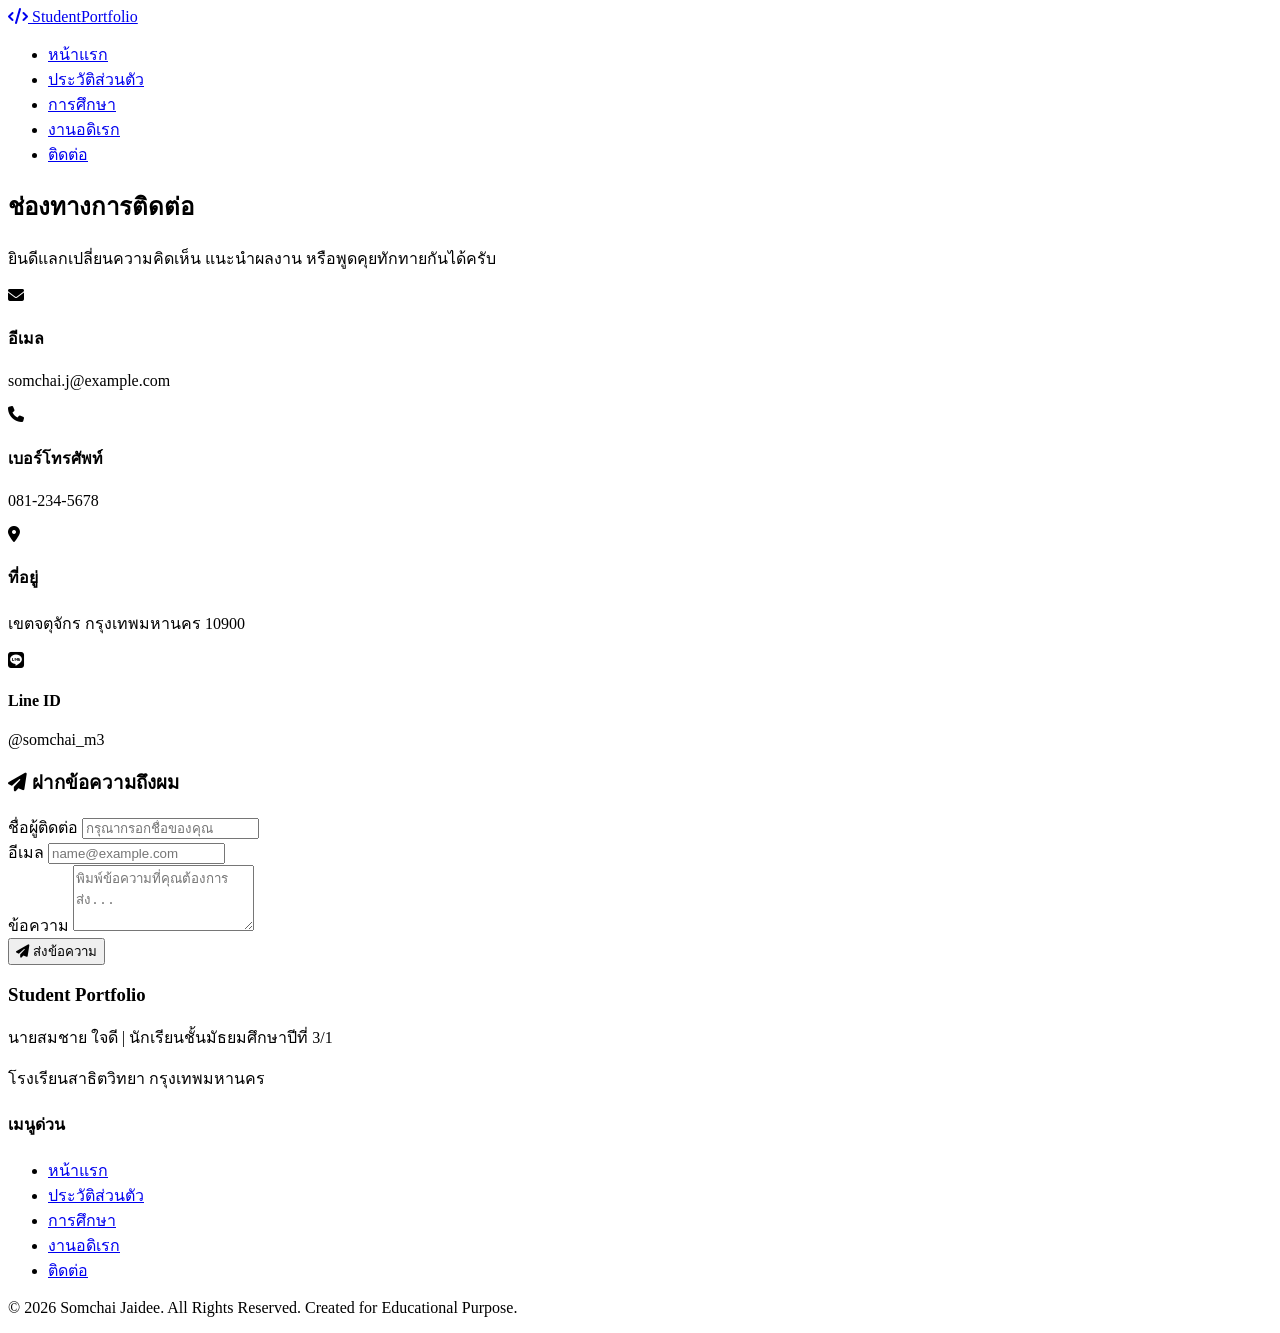
==== contact.html @ 63878a3a "Create contact.html" ====
<!DOCTYPE html>
<html lang="th">
<head>
    <meta charset="UTF-8">
    <meta name="viewport" content="width=device-width, initial-scale=1.0">
    <title>ติดต่อ | Student Portfolio</title>
    <link rel="stylesheet" href="style.css">
    <link rel="stylesheet" href="https://cdnjs.cloudflare.com/ajax/libs/font-awesome/6.4.0/css/all.min.css">
</head>
<body>

    <!-- Navigation Bar -->
    <header class="navbar">
        <div class="nav-container">
            <a href="index.html" class="logo">
                <i class="fa-solid fa-code"></i> Student<span>Portfolio</span>
            </a>
            <nav>
                <ul class="nav-links">
                    <li><a href="index.html">หน้าแรก</a></li>
                    <li><a href="profile.html">ประวัติส่วนตัว</a></li>
                    <li><a href="education.html">การศึกษา</a></li>
                    <li><a href="hobby.html">งานอดิเรก</a></li>
                    <li><a href="contact.html" class="active">ติดต่อ</a></li>
                </ul>
            </nav>
        </div>
    </header>

    <!-- Main Content -->
    <main class="page-content">
        <section class="container">
            <div class="section-title">
                <h2>ช่องทางการติดต่อ</h2>
                <p>ยินดีแลกเปลี่ยนความคิดเห็น แนะนำผลงาน หรือพูดคุยทักทายกันได้ครับ</p>
            </div>

            <div class="contact-layout">
                <!-- Contact Info Cards -->
                <div class="contact-cards-grid">
                    <div class="card contact-card">
                        <div class="contact-icon"><i class="fa-solid fa-envelope"></i></div>
                        <div>
                            <h4>อีเมล</h4>
                            <p>somchai.j@example.com</p>
                        </div>
                    </div>

                    <div class="card contact-card">
                        <div class="contact-icon"><i class="fa-solid fa-phone"></i></div>
                        <div>
                            <h4>เบอร์โทรศัพท์</h4>
                            <p>081-234-5678</p>
                        </div>
                    </div>

                    <div class="card contact-card">
                        <div class="contact-icon"><i class="fa-solid fa-location-dot"></i></div>
                        <div>
                            <h4>ที่อยู่</h4>
                            <p>เขตจตุจักร กรุงเทพมหานคร 10900</p>
                        </div>
                    </div>

                    <div class="card contact-card">
                        <div class="contact-icon"><i class="fa-brands fa-line"></i></div>
                        <div>
                            <h4>Line ID</h4>
                            <p>@somchai_m3</p>
                        </div>
                    </div>
                </div>

                <!-- Contact Message Form -->
                <div class="card contact-form-card">
                    <h3><i class="fa-solid fa-paper-plane"></i> ฝากข้อความถึงผม</h3>
                    <form action="#" method="get" class="contact-form">
                        <div class="form-group">
                            <label for="name">ชื่อผู้ติดต่อ</label>
                            <input type="text" id="name" placeholder="กรุณากรอกชื่อของคุณ" required>
                        </div>
                        <div class="form-group">
                            <label for="email">อีเมล</label>
                            <input type="email" id="email" placeholder="name@example.com" required>
                        </div>
                        <div class="form-group">
                            <label for="message">ข้อความ</label>
                            <textarea id="message" rows="4" placeholder="พิมพ์ข้อความที่คุณต้องการส่ง..." required></textarea>
                        </div>
                        <button type="submit" class="btn btn-primary btn-full"><i class="fa-solid fa-paper-plane"></i> ส่งข้อความ</button>
                    </form>
                </div>
            </div>
        </section>
    </main>

    <!-- Footer -->
    <footer class="footer">
        <div class="container footer-container">
            <div class="footer-info">
                <h3>Student Portfolio</h3>
                <p>นายสมชาย ใจดี | นักเรียนชั้นมัธยมศึกษาปีที่ 3/1</p>
                <p>โรงเรียนสาธิตวิทยา กรุงเทพมหานคร</p>
            </div>
            <div class="footer-links">
                <h4>เมนูด่วน</h4>
                <ul>
                    <li><a href="index.html">หน้าแรก</a></li>
                    <li><a href="profile.html">ประวัติส่วนตัว</a></li>
                    <li><a href="education.html">การศึกษา</a></li>
                    <li><a href="hobby.html">งานอดิเรก</a></li>
                    <li><a href="contact.html">ติดต่อ</a></li>
                </ul>
            </div>
        </div>
        <div class="footer-bottom">
            <p>&copy; 2026 Somchai Jaidee. All Rights Reserved. Created for Educational Purpose.</p>
        </div>
    </footer>

</body>
</html>
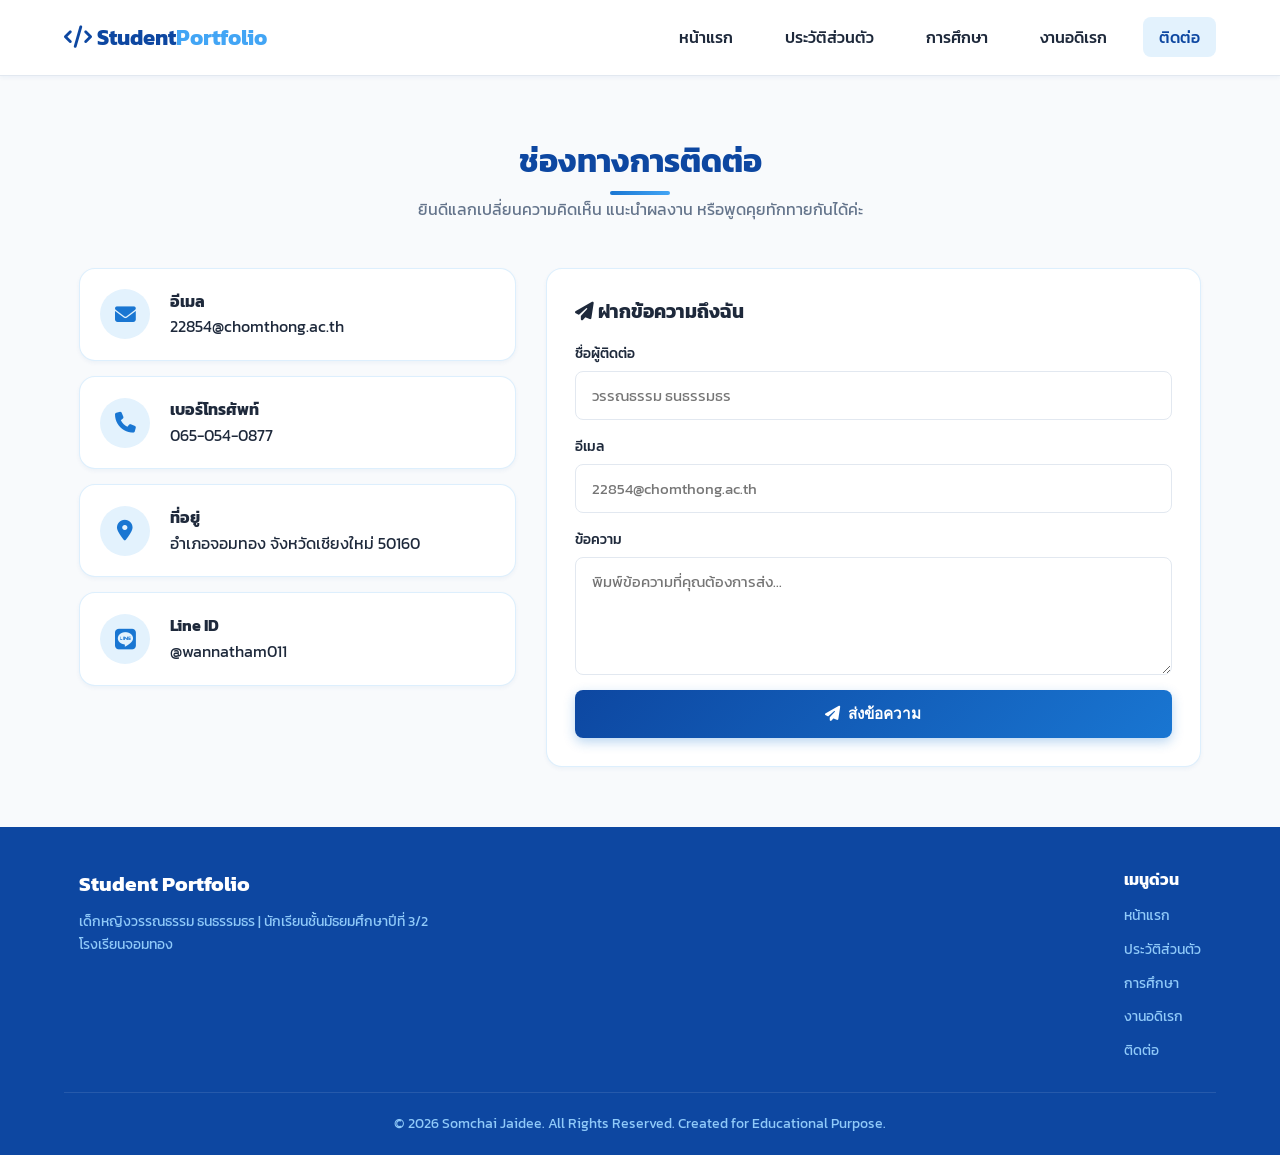
==== commit 74ec8b4b: "Update contact.html" ====
--- a/contact.html
+++ b/contact.html
@@ -32,7 +32,7 @@
         <section class="container">
             <div class="section-title">
                 <h2>ช่องทางการติดต่อ</h2>
-                <p>ยินดีแลกเปลี่ยนความคิดเห็น แนะนำผลงาน หรือพูดคุยทักทายกันได้ครับ</p>
+                <p>ยินดีแลกเปลี่ยนความคิดเห็น แนะนำผลงาน หรือพูดคุยทักทายกันได้ค่ะ</p>
             </div>
 
             <div class="contact-layout">
@@ -42,7 +42,7 @@
                         <div class="contact-icon"><i class="fa-solid fa-envelope"></i></div>
                         <div>
                             <h4>อีเมล</h4>
-                            <p>somchai.j@example.com</p>
+                            <p>22854@chomthong.ac.th</p>
                         </div>
                     </div>
 
@@ -50,7 +50,7 @@
                         <div class="contact-icon"><i class="fa-solid fa-phone"></i></div>
                         <div>
                             <h4>เบอร์โทรศัพท์</h4>
-                            <p>081-234-5678</p>
+                            <p>065-054-0877</p>
                         </div>
                     </div>
 
@@ -58,7 +58,7 @@
                         <div class="contact-icon"><i class="fa-solid fa-location-dot"></i></div>
                         <div>
                             <h4>ที่อยู่</h4>
-                            <p>เขตจตุจักร กรุงเทพมหานคร 10900</p>
+                            <p>อำเภอจอมทอง จังหวัดเชียงใหม่ 50160</p>
                         </div>
                     </div>
 
@@ -66,22 +66,22 @@
                         <div class="contact-icon"><i class="fa-brands fa-line"></i></div>
                         <div>
                             <h4>Line ID</h4>
-                            <p>@somchai_m3</p>
+                            <p>@wannatham011</p>
                         </div>
                     </div>
                 </div>
 
                 <!-- Contact Message Form -->
                 <div class="card contact-form-card">
-                    <h3><i class="fa-solid fa-paper-plane"></i> ฝากข้อความถึงผม</h3>
+                    <h3><i class="fa-solid fa-paper-plane"></i> ฝากข้อความถึงฉัน</h3>
                     <form action="#" method="get" class="contact-form">
                         <div class="form-group">
                             <label for="name">ชื่อผู้ติดต่อ</label>
-                            <input type="text" id="name" placeholder="กรุณากรอกชื่อของคุณ" required>
+                            <input type="text" id="name" placeholder="วรรณธรรม ธนธรรมธร" required>
                         </div>
                         <div class="form-group">
                             <label for="email">อีเมล</label>
-                            <input type="email" id="email" placeholder="name@example.com" required>
+                            <input type="email" id="email" placeholder="22854@chomthong.ac.th" required>
                         </div>
                         <div class="form-group">
                             <label for="message">ข้อความ</label>
@@ -99,8 +99,8 @@
         <div class="container footer-container">
             <div class="footer-info">
                 <h3>Student Portfolio</h3>
-                <p>นายสมชาย ใจดี | นักเรียนชั้นมัธยมศึกษาปีที่ 3/1</p>
-                <p>โรงเรียนสาธิตวิทยา กรุงเทพมหานคร</p>
+                <p>เด็กหญิงวรรณธรรม ธนธรรมธร | นักเรียนชั้นมัธยมศึกษาปีที่ 3/2</p>
+                <p>โรงเรียนจอมทอง</p>
             </div>
             <div class="footer-links">
                 <h4>เมนูด่วน</h4>
--- a/style.css
+++ b/style.css
@@ -0,0 +1,707 @@
+/* ==========================================================================
+   Google Fonts & Global Root Variables
+   ========================================================================== */
+@import url('https://fonts.googleapis.com/css2?family=Kanit:wght@300;400;500;600;700&display=swap');
+
+:root {
+    --primary-dark: #0D47A1;
+    --primary: #1976D2;
+    --primary-light: #42A5F5;
+    --accent-blue: #90CAF9;
+    --bg-light: #E3F2FD;
+    --body-bg: #F8FAFC;
+    --white: #FFFFFF;
+    --text-dark: #1E293B;
+    --text-muted: #64748B;
+    --border-color: #E2E8F0;
+    --shadow-sm: 0 2px 4px rgba(13, 71, 161, 0.05);
+    --shadow-md: 0 10px 25px rgba(13, 71, 161, 0.1);
+    --shadow-lg: 0 20px 35px rgba(13, 71, 161, 0.15);
+    --radius-sm: 8px;
+    --radius-md: 16px;
+    --radius-lg: 24px;
+    --transition: all 0.3s cubic-bezier(0.4, 0, 0.2, 1);
+}
+
+/* ==========================================================================
+   Base & Reset Styles
+   ========================================================================== */
+* {
+    margin: 0;
+    padding: 0;
+    box-sizing: border-box;
+}
+
+body {
+    font-family: 'Kanit', sans-serif;
+    background-color: var(--body-bg);
+    color: var(--text-dark);
+    line-height: 1.6;
+    display: flex;
+    flex-direction: column;
+    min-height: 100vh;
+}
+
+a {
+    text-decoration: none;
+    color: inherit;
+    transition: var(--transition);
+}
+
+ul {
+    list-style: none;
+}
+
+img {
+    max-width: 100%;
+    height: auto;
+    display: block;
+}
+
+/* ==========================================================================
+   Layout Containers & Utilities
+   ========================================================================== */
+.container {
+    width: 90%;
+    max-width: 1200px;
+    margin: 0 auto;
+    padding: 0 15px;
+}
+
+.page-content {
+    flex: 1;
+    padding: 60px 0;
+}
+
+.grid {
+    display: grid;
+    gap: 25px;
+}
+
+.grid-3 {
+    grid-template-columns: repeat(auto-fit, minmax(300px, 1fr));
+}
+
+.section-title {
+    text-align: center;
+    margin-bottom: 45px;
+}
+
+.section-title h2 {
+    font-size: 2rem;
+    color: var(--primary-dark);
+    margin-bottom: 10px;
+    position: relative;
+    display: inline-block;
+}
+
+.section-title h2::after {
+    content: '';
+    position: absolute;
+    bottom: -8px;
+    left: 50%;
+    transform: translateX(-50%);
+    width: 60px;
+    height: 4px;
+    background: linear-gradient(90deg, var(--primary), var(--primary-light));
+    border-radius: 2px;
+}
+
+.section-title p {
+    color: var(--text-muted);
+    font-size: 1rem;
+}
+
+/* ==========================================================================
+   Card Styling
+   ========================================================================== */
+.card {
+    background: var(--white);
+    border-radius: var(--radius-md);
+    padding: 28px;
+    border: 1px solid rgba(144, 202, 249, 0.3);
+    box-shadow: var(--shadow-sm);
+    transition: var(--transition);
+}
+
+.card:hover {
+    transform: translateY(-5px);
+    box-shadow: var(--shadow-md);
+    border-color: var(--primary-light);
+}
+
+/* ==========================================================================
+   Navigation Bar
+   ========================================================================== */
+.navbar {
+    position: sticky;
+    top: 0;
+    z-index: 1000;
+    background: rgba(255, 255, 255, 0.92);
+    backdrop-filter: blur(10px);
+    border-bottom: 1px solid var(--border-color);
+    box-shadow: var(--shadow-sm);
+}
+
+.nav-container {
+    display: flex;
+    justify-content: space-between;
+    align-items: center;
+    height: 75px;
+    width: 90%;
+    max-width: 1200px;
+    margin: 0 auto;
+}
+
+.logo {
+    font-size: 1.4rem;
+    font-weight: 700;
+    color: var(--primary-dark);
+}
+
+.logo span {
+    color: var(--primary-light);
+}
+
+.nav-links {
+    display: flex;
+    gap: 20px;
+}
+
+.nav-links a {
+    font-weight: 500;
+    padding: 8px 16px;
+    border-radius: var(--radius-sm);
+    color: var(--text-dark);
+}
+
+.nav-links a:hover,
+.nav-links a.active {
+    background-color: var(--bg-light);
+    color: var(--primary-dark);
+}
+
+/* ==========================================================================
+   Buttons
+   ========================================================================== */
+.btn {
+    display: inline-flex;
+    align-items: center;
+    justify-content: center;
+    gap: 8px;
+    padding: 12px 24px;
+    font-size: 0.95rem;
+    font-weight: 600;
+    border-radius: var(--radius-sm);
+    cursor: pointer;
+    border: none;
+    transition: var(--transition);
+}
+
+.btn-primary {
+    background: linear-gradient(135deg, var(--primary-dark), var(--primary));
+    color: var(--white);
+    box-shadow: 0 4px 12px rgba(25, 118, 210, 0.3);
+}
+
+.btn-primary:hover {
+    box-shadow: 0 6px 18px rgba(25, 118, 210, 0.45);
+    transform: translateY(-2px);
+}
+
+.btn-secondary {
+    background-color: var(--bg-light);
+    color: var(--primary-dark);
+}
+
+.btn-secondary:hover {
+    background-color: var(--accent-blue);
+    transform: translateY(-2px);
+}
+
+.btn-full {
+    width: 100%;
+}
+
+/* ==========================================================================
+   Hero Section (Index)
+   ========================================================================== */
+.hero-section {
+    padding: 80px 0;
+    background: linear-gradient(180deg, var(--bg-light) 0%, var(--body-bg) 100%);
+}
+
+.hero-container {
+    display: grid;
+    grid-template-columns: 1fr 1fr;
+    align-items: center;
+    gap: 50px;
+}
+
+.badge {
+    display: inline-block;
+    padding: 6px 14px;
+    background-color: var(--white);
+    color: var(--primary);
+    border-radius: 20px;
+    font-size: 0.85rem;
+    font-weight: 600;
+    margin-bottom: 20px;
+    box-shadow: var(--shadow-sm);
+}
+
+.hero-content h1 {
+    font-size: 2.5rem;
+    color: var(--text-dark);
+    margin-bottom: 15px;
+    line-height: 1.2;
+}
+
+.highlight {
+    color: var(--primary);
+}
+
+.hero-subtitle {
+    font-size: 1.05rem;
+    color: var(--text-muted);
+    margin-bottom: 30px;
+}
+
+.hero-buttons {
+    display: flex;
+    gap: 15px;
+}
+
+.hero-image-wrapper {
+    position: relative;
+    display: flex;
+    justify-content: center;
+}
+
+.image-bg-circle {
+    position: absolute;
+    width: 320px;
+    height: 320px;
+    background: linear-gradient(135deg, var(--primary-light), var(--accent-blue));
+    border-radius: 50%;
+    z-index: 1;
+    filter: blur(20px);
+    opacity: 0.6;
+}
+
+.hero-img {
+    position: relative;
+    z-index: 2;
+    width: 320px;
+    height: 320px;
+    object-fit: cover;
+    border-radius: 50%;
+    border: 6px solid var(--white);
+    box-shadow: var(--shadow-lg);
+    animation: float 4s ease-in-out infinite;
+}
+
+@keyframes float {
+    0%, 100% { transform: translateY(0px); }
+    50% { transform: translateY(-12px); }
+}
+
+.highlights-section {
+    padding: 60px 0;
+}
+
+.highlight-card {
+    text-align: center;
+}
+
+.card-icon {
+    width: 60px;
+    height: 60px;
+    background: var(--bg-light);
+    color: var(--primary);
+    border-radius: 50%;
+    display: flex;
+    align-items: center;
+    justify-content: center;
+    font-size: 1.5rem;
+    margin: 0 auto 20px auto;
+}
+
+/* ==========================================================================
+   Profile Section
+   ========================================================================== */
+.profile-layout {
+    display: grid;
+    grid-template-columns: 320px 1fr;
+    gap: 30px;
+}
+
+.profile-img-card {
+    text-align: center;
+}
+
+.profile-avatar {
+    width: 200px;
+    height: 200px;
+    border-radius: 50%;
+    object-fit: cover;
+    margin: 0 auto 20px auto;
+    border: 4px solid var(--primary-light);
+}
+
+.role-tag {
+    color: var(--primary);
+    font-weight: 500;
+    margin-bottom: 15px;
+}
+
+.social-mini {
+    display: flex;
+    justify-content: center;
+    gap: 12px;
+}
+
+.social-mini a {
+    width: 36px;
+    height: 36px;
+    background-color: var(--bg-light);
+    color: var(--primary);
+    border-radius: 50%;
+    display: flex;
+    align-items: center;
+    justify-content: center;
+}
+
+.social-mini a:hover {
+    background-color: var(--primary);
+    color: var(--white);
+}
+
+.profile-details {
+    display: flex;
+    flex-direction: column;
+    gap: 25px;
+}
+
+.info-grid {
+    display: grid;
+    grid-template-columns: 1fr 1fr;
+    gap: 15px;
+    margin-top: 15px;
+}
+
+.info-item .label {
+    font-weight: 600;
+    color: var(--text-muted);
+    display: block;
+    font-size: 0.9rem;
+}
+
+.info-item .value {
+    font-size: 1rem;
+    color: var(--text-dark);
+}
+
+/* ==========================================================================
+   Education Section & Timeline
+   ========================================================================== */
+.timeline {
+    position: relative;
+    max-width: 800px;
+    margin: 0 auto 50px auto;
+    padding: 20px 0;
+}
+
+.timeline::before {
+    content: '';
+    position: absolute;
+    top: 0;
+    bottom: 0;
+    left: 20px;
+    width: 4px;
+    background: linear-gradient(180deg, var(--primary-light), var(--primary-dark));
+    border-radius: 2px;
+}
+
+.timeline-item {
+    position: relative;
+    padding-left: 60px;
+    margin-bottom: 35px;
+}
+
+.timeline-icon {
+    position: absolute;
+    left: 0;
+    top: 0;
+    width: 44px;
+    height: 44px;
+    background: var(--primary);
+    color: var(--white);
+    border-radius: 50%;
+    display: flex;
+    align-items: center;
+    justify-content: center;
+    box-shadow: 0 0 0 4px var(--bg-light);
+}
+
+.time-badge {
+    display: inline-block;
+    padding: 2px 10px;
+    background: var(--bg-light);
+    color: var(--primary-dark);
+    font-size: 0.8rem;
+    font-weight: 600;
+    border-radius: 12px;
+    margin-bottom: 8px;
+}
+
+.timeline-content h3 {
+    color: var(--primary-dark);
+    font-size: 1.2rem;
+}
+
+.timeline-content h4 {
+    color: var(--text-muted);
+    font-size: 0.95rem;
+    margin-bottom: 10px;
+}
+
+.sub-heading {
+    text-align: center;
+    margin-bottom: 20px;
+    color: var(--primary-dark);
+}
+
+.styled-table {
+    width: 100%;
+    border-collapse: collapse;
+    text-align: left;
+}
+
+.styled-table th,
+.styled-table td {
+    padding: 14px 18px;
+    border-bottom: 1px solid var(--border-color);
+}
+
+.styled-table th {
+    background-color: var(--bg-light);
+    color: var(--primary-dark);
+}
+
+.gpa-badge {
+    background-color: #22C55E;
+    color: white;
+    padding: 4px 10px;
+    border-radius: 12px;
+    font-weight: 600;
+    font-size: 0.85rem;
+}
+
+/* ==========================================================================
+   Hobby Section
+   ========================================================================== */
+.hobby-card {
+    text-align: center;
+}
+
+.hobby-icon {
+    width: 65px;
+    height: 65px;
+    border-radius: 16px;
+    display: flex;
+    align-items: center;
+    justify-content: center;
+    font-size: 1.6rem;
+    margin: 0 auto 20px auto;
+    color: var(--white);
+}
+
+.icon-game { background: linear-gradient(135deg, #3B82F6, #1D4ED8); }
+.icon-tech { background: linear-gradient(135deg, #0EA5E9, #0369A1); }
+.icon-sports { background: linear-gradient(135deg, #10B981, #047857); }
+.icon-music { background: linear-gradient(135deg, #F59E0B, #B45309); }
+.icon-movie { background: linear-gradient(135deg, #8B5CF6, #6D28D9); }
+.icon-photo { background: linear-gradient(135deg, #EC4899, #BE185D); }
+
+/* ==========================================================================
+   Contact Section
+   ========================================================================== */
+.contact-layout {
+    display: grid;
+    grid-template-columns: 1fr 1.5fr;
+    gap: 30px;
+}
+
+.contact-cards-grid {
+    display: flex;
+    flex-direction: column;
+    gap: 15px;
+}
+
+.contact-card {
+    display: flex;
+    align-items: center;
+    gap: 20px;
+    padding: 20px;
+}
+
+.contact-icon {
+    width: 50px;
+    height: 50px;
+    background-color: var(--bg-light);
+    color: var(--primary);
+    border-radius: 50%;
+    display: flex;
+    align-items: center;
+    justify-content: center;
+    font-size: 1.3rem;
+}
+
+.contact-form {
+    display: flex;
+    flex-direction: column;
+    gap: 15px;
+    margin-top: 15px;
+}
+
+.form-group {
+    display: flex;
+    flex-direction: column;
+    gap: 6px;
+}
+
+.form-group label {
+    font-size: 0.9rem;
+    font-weight: 500;
+}
+
+.form-group input,
+.form-group textarea {
+    padding: 12px 16px;
+    border: 1px solid var(--border-color);
+    border-radius: var(--radius-sm);
+    font-family: inherit;
+    font-size: 0.95rem;
+    outline: none;
+    transition: var(--transition);
+}
+
+.form-group input:focus,
+.form-group textarea:focus {
+    border-color: var(--primary);
+    box-shadow: 0 0 0 3px rgba(25, 118, 210, 0.15);
+}
+
+/* ==========================================================================
+   Footer
+   ========================================================================== */
+.footer {
+    background-color: var(--primary-dark);
+    color: var(--white);
+    margin-top: auto;
+    padding-top: 40px;
+}
+
+.footer-container {
+    display: flex;
+    justify-content: space-between;
+    gap: 30px;
+    padding-bottom: 30px;
+    border-bottom: 1px solid rgba(255, 255, 255, 0.1);
+}
+
+.footer-info h3 {
+    font-size: 1.3rem;
+    margin-bottom: 10px;
+}
+
+.footer-info p {
+    color: var(--accent-blue);
+    font-size: 0.9rem;
+}
+
+.footer-links h4 {
+    margin-bottom: 10px;
+}
+
+.footer-links ul {
+    display: flex;
+    flex-direction: column;
+    gap: 8px;
+}
+
+.footer-links a {
+    color: var(--accent-blue);
+    font-size: 0.9rem;
+}
+
+.footer-links a:hover {
+    color: var(--white);
+}
+
+.footer-bottom {
+    text-align: center;
+    padding: 20px 0;
+    font-size: 0.85rem;
+    color: var(--accent-blue);
+}
+
+/* ==========================================================================
+   Responsive Design (@media queries)
+   ========================================================================== */
+@media (max-width: 992px) {
+    .profile-layout,
+    .contact-layout {
+        grid-template-columns: 1fr;
+    }
+
+    .info-grid {
+        grid-template-columns: 1fr;
+    }
+}
+
+@media (max-width: 768px) {
+    .nav-container {
+        flex-direction: column;
+        height: auto;
+        padding: 15px 0;
+        gap: 12px;
+    }
+
+    .nav-links {
+        flex-wrap: wrap;
+        justify-content: center;
+        gap: 8px;
+    }
+
+    .nav-links a {
+        font-size: 0.85rem;
+        padding: 6px 12px;
+    }
+
+    .hero-container {
+        grid-template-columns: 1fr;
+        text-align: center;
+        gap: 30px;
+    }
+
+    .hero-buttons {
+        justify-content: center;
+    }
+
+    .hero-img, .image-bg-circle {
+        width: 240px;
+        height: 240px;
+    }
+
+    .footer-container {
+        flex-direction: column;
+        text-align: center;
+    }
+
+    .styled-table th, .styled-table td {
+        padding: 10px;
+        font-size: 0.85rem;
+    }
+}
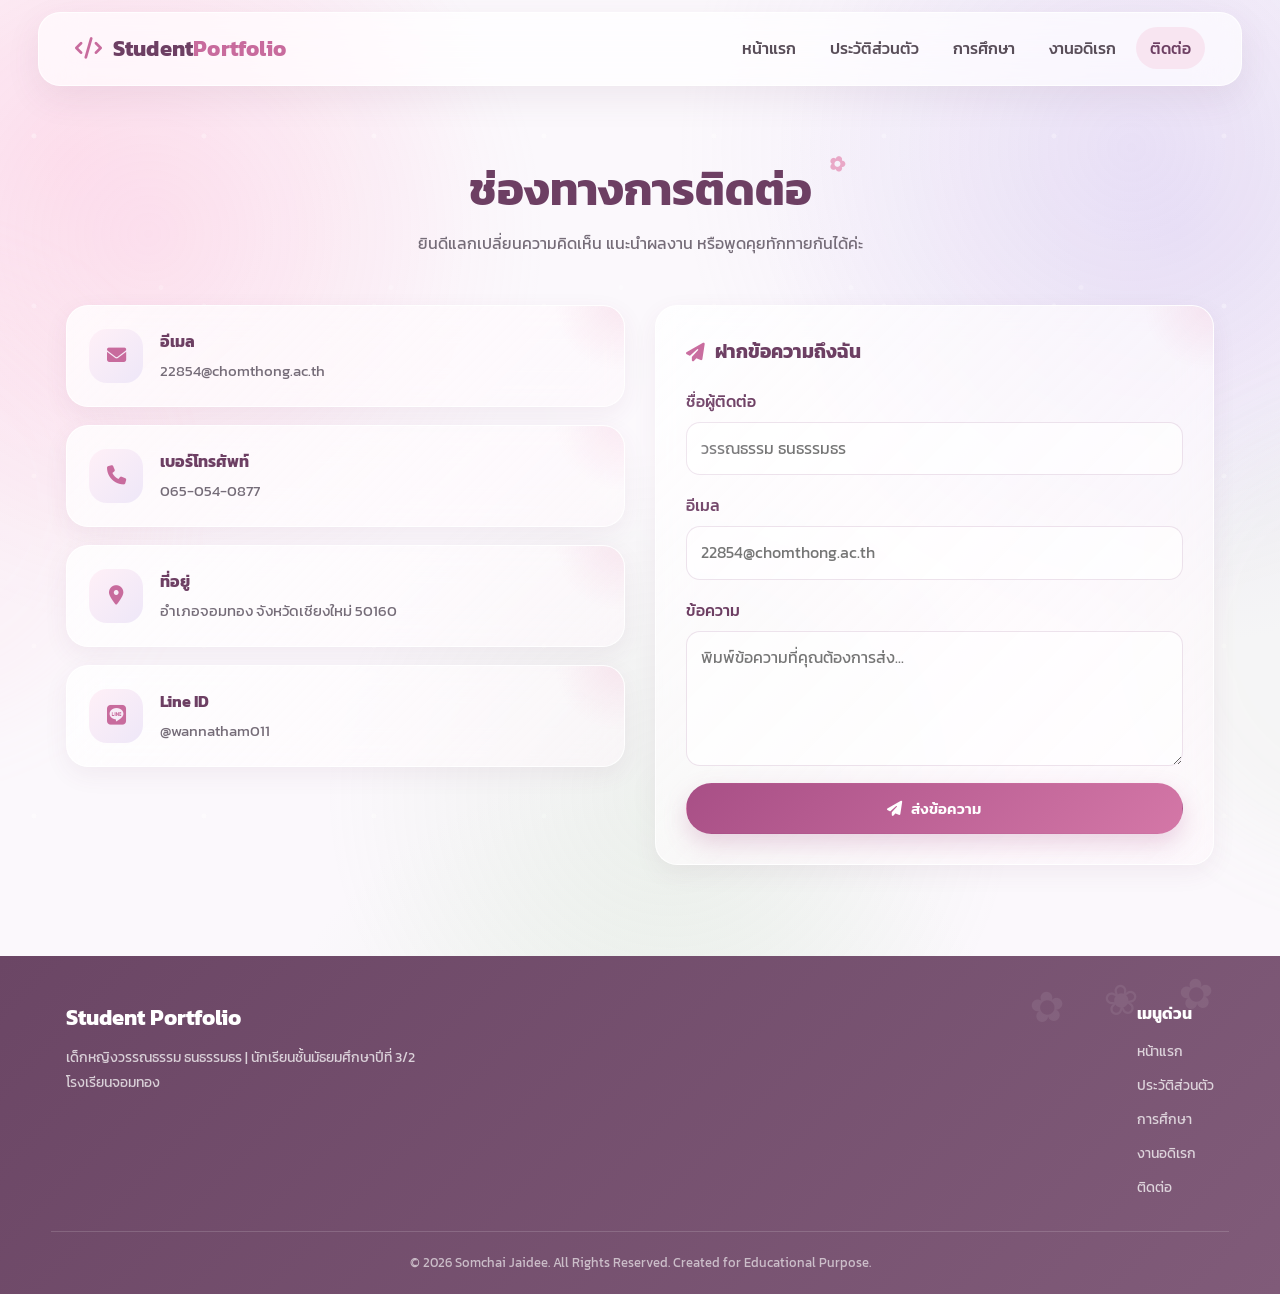
==== commit 621b5443: "Update website to Floral Dream theme" ====
--- a/contact.html
+++ b/contact.html
@@ -5,6 +5,7 @@
     <meta name="viewport" content="width=device-width, initial-scale=1.0">
     <title>ติดต่อ | Student Portfolio</title>
     <link rel="stylesheet" href="style.css">
+    <link rel="stylesheet" href="floral-effects.css">
     <link rel="stylesheet" href="https://cdnjs.cloudflare.com/ajax/libs/font-awesome/6.4.0/css/all.min.css">
 </head>
 <body>
@@ -118,5 +119,6 @@
         </div>
     </footer>
 
+<script src="floral-effects.js"></script>
 </body>
 </html>
--- a/style.css
+++ b/style.css
@@ -1,707 +1,225 @@
-/* ==========================================================================
-   Google Fonts & Global Root Variables
-   ========================================================================== */
-@import url('https://fonts.googleapis.com/css2?family=Kanit:wght@300;400;500;600;700&display=swap');
+@import url('https://fonts.googleapis.com/css2?family=Kanit:wght@300;400;500;600;700&family=Playfair+Display:wght@500;600;700&display=swap');
 
 :root {
-    --primary-dark: #0D47A1;
-    --primary: #1976D2;
-    --primary-light: #42A5F5;
-    --accent-blue: #90CAF9;
-    --bg-light: #E3F2FD;
-    --body-bg: #F8FAFC;
-    --white: #FFFFFF;
-    --text-dark: #1E293B;
-    --text-muted: #64748B;
-    --border-color: #E2E8F0;
-    --shadow-sm: 0 2px 4px rgba(13, 71, 161, 0.05);
-    --shadow-md: 0 10px 25px rgba(13, 71, 161, 0.1);
-    --shadow-lg: 0 20px 35px rgba(13, 71, 161, 0.15);
-    --radius-sm: 8px;
-    --radius-md: 16px;
-    --radius-lg: 24px;
-    --transition: all 0.3s cubic-bezier(0.4, 0, 0.2, 1);
-}
-
-/* ==========================================================================
-   Base & Reset Styles
-   ========================================================================== */
-* {
-    margin: 0;
-    padding: 0;
-    box-sizing: border-box;
-}
-
+    --primary-dark: #6d3f63;
+    --primary: #c86b9d;
+    --primary-light: #e9a8c7;
+    --accent-blue: #c9b8e8;
+    --bg-light: #fff3f8;
+    --body-bg: #fbf8fc;
+    --white: #ffffff;
+    --text-dark: #3d3340;
+    --text-muted: #756c78;
+    --border-color: rgba(188, 145, 177, .22);
+    --green: #91b88e;
+    --lavender: #bba8dc;
+    --shadow-sm: 0 8px 24px rgba(109, 63, 99, .07);
+    --shadow-md: 0 16px 42px rgba(109, 63, 99, .11);
+    --shadow-lg: 0 25px 65px rgba(109, 63, 99, .16);
+    --radius-sm: 12px;
+    --radius-md: 22px;
+    --radius-lg: 32px;
+    --transition: all .35s cubic-bezier(.2,.8,.2,1);
+}
+
+* { margin: 0; padding: 0; box-sizing: border-box; }
+html { scroll-behavior: smooth; }
 body {
     font-family: 'Kanit', sans-serif;
-    background-color: var(--body-bg);
+    background:
+        radial-gradient(circle at 5% 12%, rgba(255, 201, 225, .42), transparent 25%),
+        radial-gradient(circle at 92% 18%, rgba(216, 202, 242, .38), transparent 26%),
+        radial-gradient(circle at 50% 90%, rgba(194, 224, 190, .26), transparent 30%),
+        var(--body-bg);
     color: var(--text-dark);
-    line-height: 1.6;
+    line-height: 1.7;
     display: flex;
     flex-direction: column;
     min-height: 100vh;
-}
-
-a {
-    text-decoration: none;
-    color: inherit;
-    transition: var(--transition);
-}
-
-ul {
-    list-style: none;
-}
-
-img {
-    max-width: 100%;
-    height: auto;
-    display: block;
-}
-
-/* ==========================================================================
-   Layout Containers & Utilities
-   ========================================================================== */
-.container {
-    width: 90%;
-    max-width: 1200px;
-    margin: 0 auto;
-    padding: 0 15px;
-}
-
-.page-content {
-    flex: 1;
-    padding: 60px 0;
-}
-
-.grid {
-    display: grid;
-    gap: 25px;
-}
-
-.grid-3 {
-    grid-template-columns: repeat(auto-fit, minmax(300px, 1fr));
-}
-
-.section-title {
-    text-align: center;
-    margin-bottom: 45px;
-}
-
-.section-title h2 {
-    font-size: 2rem;
-    color: var(--primary-dark);
-    margin-bottom: 10px;
-    position: relative;
-    display: inline-block;
-}
-
-.section-title h2::after {
+    overflow-x: hidden;
+}
+body::before {
     content: '';
-    position: absolute;
-    bottom: -8px;
-    left: 50%;
-    transform: translateX(-50%);
-    width: 60px;
-    height: 4px;
-    background: linear-gradient(90deg, var(--primary), var(--primary-light));
-    border-radius: 2px;
-}
-
-.section-title p {
-    color: var(--text-muted);
-    font-size: 1rem;
-}
-
-/* ==========================================================================
-   Card Styling
-   ========================================================================== */
-.card {
-    background: var(--white);
-    border-radius: var(--radius-md);
-    padding: 28px;
-    border: 1px solid rgba(144, 202, 249, 0.3);
-    box-shadow: var(--shadow-sm);
-    transition: var(--transition);
-}
-
-.card:hover {
-    transform: translateY(-5px);
-    box-shadow: var(--shadow-md);
-    border-color: var(--primary-light);
-}
-
-/* ==========================================================================
-   Navigation Bar
-   ========================================================================== */
+    position: fixed;
+    inset: 0;
+    pointer-events: none;
+    z-index: -5;
+    background-image:
+        radial-gradient(circle at 20% 80%, rgba(255,255,255,.72) 0 2px, transparent 3px),
+        radial-gradient(circle at 70% 25%, rgba(255,255,255,.55) 0 2px, transparent 3px);
+    background-size: 170px 170px, 230px 230px;
+    opacity: .65;
+}
+a { text-decoration: none; color: inherit; transition: var(--transition); }
+ul { list-style: none; }
+img { max-width: 100%; height: auto; display: block; }
+button, input, textarea { font: inherit; }
+
+.container { width: min(92%, 1200px); margin: 0 auto; padding: 0 15px; }
+.page-content { flex: 1; padding: 76px 0 90px; }
+.grid { display: grid; gap: 28px; }
+.grid-3 { grid-template-columns: repeat(auto-fit, minmax(280px, 1fr)); }
+
+/* Navigation */
 .navbar {
-    position: sticky;
-    top: 0;
-    z-index: 1000;
-    background: rgba(255, 255, 255, 0.92);
-    backdrop-filter: blur(10px);
-    border-bottom: 1px solid var(--border-color);
-    box-shadow: var(--shadow-sm);
-}
-
-.nav-container {
-    display: flex;
-    justify-content: space-between;
-    align-items: center;
-    height: 75px;
-    width: 90%;
-    max-width: 1200px;
-    margin: 0 auto;
-}
-
-.logo {
-    font-size: 1.4rem;
-    font-weight: 700;
-    color: var(--primary-dark);
-}
-
-.logo span {
-    color: var(--primary-light);
-}
-
-.nav-links {
-    display: flex;
-    gap: 20px;
-}
-
-.nav-links a {
-    font-weight: 500;
-    padding: 8px 16px;
-    border-radius: var(--radius-sm);
-    color: var(--text-dark);
-}
-
-.nav-links a:hover,
-.nav-links a.active {
-    background-color: var(--bg-light);
-    color: var(--primary-dark);
-}
-
-/* ==========================================================================
-   Buttons
-   ========================================================================== */
-.btn {
-    display: inline-flex;
-    align-items: center;
-    justify-content: center;
-    gap: 8px;
-    padding: 12px 24px;
-    font-size: 0.95rem;
-    font-weight: 600;
-    border-radius: var(--radius-sm);
-    cursor: pointer;
-    border: none;
-    transition: var(--transition);
-}
-
-.btn-primary {
-    background: linear-gradient(135deg, var(--primary-dark), var(--primary));
-    color: var(--white);
-    box-shadow: 0 4px 12px rgba(25, 118, 210, 0.3);
-}
-
-.btn-primary:hover {
-    box-shadow: 0 6px 18px rgba(25, 118, 210, 0.45);
-    transform: translateY(-2px);
-}
-
-.btn-secondary {
-    background-color: var(--bg-light);
-    color: var(--primary-dark);
-}
-
-.btn-secondary:hover {
-    background-color: var(--accent-blue);
-    transform: translateY(-2px);
-}
-
-.btn-full {
-    width: 100%;
-}
-
-/* ==========================================================================
-   Hero Section (Index)
-   ========================================================================== */
-.hero-section {
-    padding: 80px 0;
-    background: linear-gradient(180deg, var(--bg-light) 0%, var(--body-bg) 100%);
-}
-
-.hero-container {
-    display: grid;
-    grid-template-columns: 1fr 1fr;
-    align-items: center;
-    gap: 50px;
-}
-
-.badge {
-    display: inline-block;
-    padding: 6px 14px;
-    background-color: var(--white);
-    color: var(--primary);
-    border-radius: 20px;
-    font-size: 0.85rem;
-    font-weight: 600;
-    margin-bottom: 20px;
-    box-shadow: var(--shadow-sm);
-}
-
-.hero-content h1 {
-    font-size: 2.5rem;
-    color: var(--text-dark);
-    margin-bottom: 15px;
-    line-height: 1.2;
-}
-
-.highlight {
-    color: var(--primary);
-}
-
-.hero-subtitle {
-    font-size: 1.05rem;
-    color: var(--text-muted);
-    margin-bottom: 30px;
-}
-
-.hero-buttons {
-    display: flex;
-    gap: 15px;
-}
-
-.hero-image-wrapper {
-    position: relative;
-    display: flex;
-    justify-content: center;
-}
-
-.image-bg-circle {
-    position: absolute;
-    width: 320px;
-    height: 320px;
-    background: linear-gradient(135deg, var(--primary-light), var(--accent-blue));
-    border-radius: 50%;
-    z-index: 1;
-    filter: blur(20px);
-    opacity: 0.6;
-}
-
-.hero-img {
-    position: relative;
-    z-index: 2;
-    width: 320px;
-    height: 320px;
-    object-fit: cover;
-    border-radius: 50%;
-    border: 6px solid var(--white);
-    box-shadow: var(--shadow-lg);
-    animation: float 4s ease-in-out infinite;
-}
-
-@keyframes float {
-    0%, 100% { transform: translateY(0px); }
-    50% { transform: translateY(-12px); }
-}
-
-.highlights-section {
-    padding: 60px 0;
-}
-
-.highlight-card {
-    text-align: center;
-}
-
-.card-icon {
-    width: 60px;
-    height: 60px;
-    background: var(--bg-light);
-    color: var(--primary);
-    border-radius: 50%;
-    display: flex;
-    align-items: center;
-    justify-content: center;
-    font-size: 1.5rem;
-    margin: 0 auto 20px auto;
-}
-
-/* ==========================================================================
-   Profile Section
-   ========================================================================== */
-.profile-layout {
-    display: grid;
-    grid-template-columns: 320px 1fr;
-    gap: 30px;
-}
-
-.profile-img-card {
-    text-align: center;
-}
-
-.profile-avatar {
-    width: 200px;
-    height: 200px;
-    border-radius: 50%;
-    object-fit: cover;
-    margin: 0 auto 20px auto;
-    border: 4px solid var(--primary-light);
-}
-
-.role-tag {
-    color: var(--primary);
-    font-weight: 500;
-    margin-bottom: 15px;
-}
-
-.social-mini {
-    display: flex;
-    justify-content: center;
-    gap: 12px;
-}
-
-.social-mini a {
-    width: 36px;
-    height: 36px;
-    background-color: var(--bg-light);
-    color: var(--primary);
-    border-radius: 50%;
-    display: flex;
-    align-items: center;
-    justify-content: center;
-}
-
-.social-mini a:hover {
-    background-color: var(--primary);
-    color: var(--white);
-}
-
-.profile-details {
-    display: flex;
-    flex-direction: column;
-    gap: 25px;
-}
-
-.info-grid {
-    display: grid;
-    grid-template-columns: 1fr 1fr;
-    gap: 15px;
-    margin-top: 15px;
-}
-
-.info-item .label {
-    font-weight: 600;
-    color: var(--text-muted);
-    display: block;
-    font-size: 0.9rem;
-}
-
-.info-item .value {
-    font-size: 1rem;
-    color: var(--text-dark);
-}
-
-/* ==========================================================================
-   Education Section & Timeline
-   ========================================================================== */
-.timeline {
-    position: relative;
-    max-width: 800px;
-    margin: 0 auto 50px auto;
-    padding: 20px 0;
-}
-
-.timeline::before {
-    content: '';
-    position: absolute;
-    top: 0;
-    bottom: 0;
-    left: 20px;
-    width: 4px;
-    background: linear-gradient(180deg, var(--primary-light), var(--primary-dark));
-    border-radius: 2px;
-}
-
-.timeline-item {
-    position: relative;
-    padding-left: 60px;
-    margin-bottom: 35px;
-}
-
-.timeline-icon {
-    position: absolute;
-    left: 0;
-    top: 0;
-    width: 44px;
-    height: 44px;
-    background: var(--primary);
-    color: var(--white);
-    border-radius: 50%;
-    display: flex;
-    align-items: center;
-    justify-content: center;
-    box-shadow: 0 0 0 4px var(--bg-light);
-}
-
-.time-badge {
-    display: inline-block;
-    padding: 2px 10px;
-    background: var(--bg-light);
-    color: var(--primary-dark);
-    font-size: 0.8rem;
-    font-weight: 600;
-    border-radius: 12px;
-    margin-bottom: 8px;
-}
-
-.timeline-content h3 {
-    color: var(--primary-dark);
-    font-size: 1.2rem;
-}
-
-.timeline-content h4 {
-    color: var(--text-muted);
-    font-size: 0.95rem;
-    margin-bottom: 10px;
-}
-
-.sub-heading {
-    text-align: center;
-    margin-bottom: 20px;
-    color: var(--primary-dark);
-}
-
-.styled-table {
-    width: 100%;
-    border-collapse: collapse;
-    text-align: left;
-}
-
-.styled-table th,
-.styled-table td {
-    padding: 14px 18px;
-    border-bottom: 1px solid var(--border-color);
-}
-
-.styled-table th {
-    background-color: var(--bg-light);
-    color: var(--primary-dark);
-}
-
-.gpa-badge {
-    background-color: #22C55E;
-    color: white;
-    padding: 4px 10px;
-    border-radius: 12px;
-    font-weight: 600;
-    font-size: 0.85rem;
-}
-
-/* ==========================================================================
-   Hobby Section
-   ========================================================================== */
-.hobby-card {
-    text-align: center;
-}
-
-.hobby-icon {
-    width: 65px;
-    height: 65px;
-    border-radius: 16px;
-    display: flex;
-    align-items: center;
-    justify-content: center;
-    font-size: 1.6rem;
-    margin: 0 auto 20px auto;
-    color: var(--white);
-}
-
-.icon-game { background: linear-gradient(135deg, #3B82F6, #1D4ED8); }
-.icon-tech { background: linear-gradient(135deg, #0EA5E9, #0369A1); }
-.icon-sports { background: linear-gradient(135deg, #10B981, #047857); }
-.icon-music { background: linear-gradient(135deg, #F59E0B, #B45309); }
-.icon-movie { background: linear-gradient(135deg, #8B5CF6, #6D28D9); }
-.icon-photo { background: linear-gradient(135deg, #EC4899, #BE185D); }
-
-/* ==========================================================================
-   Contact Section
-   ========================================================================== */
-.contact-layout {
-    display: grid;
-    grid-template-columns: 1fr 1.5fr;
-    gap: 30px;
-}
-
-.contact-cards-grid {
-    display: flex;
-    flex-direction: column;
-    gap: 15px;
-}
-
-.contact-card {
-    display: flex;
-    align-items: center;
-    gap: 20px;
-    padding: 20px;
-}
-
-.contact-icon {
-    width: 50px;
-    height: 50px;
-    background-color: var(--bg-light);
-    color: var(--primary);
-    border-radius: 50%;
-    display: flex;
-    align-items: center;
-    justify-content: center;
-    font-size: 1.3rem;
-}
-
-.contact-form {
-    display: flex;
-    flex-direction: column;
-    gap: 15px;
-    margin-top: 15px;
-}
-
-.form-group {
-    display: flex;
-    flex-direction: column;
-    gap: 6px;
-}
-
-.form-group label {
-    font-size: 0.9rem;
-    font-weight: 500;
-}
-
-.form-group input,
-.form-group textarea {
-    padding: 12px 16px;
-    border: 1px solid var(--border-color);
-    border-radius: var(--radius-sm);
-    font-family: inherit;
-    font-size: 0.95rem;
-    outline: none;
-    transition: var(--transition);
-}
-
-.form-group input:focus,
-.form-group textarea:focus {
-    border-color: var(--primary);
-    box-shadow: 0 0 0 3px rgba(25, 118, 210, 0.15);
-}
-
-/* ==========================================================================
-   Footer
-   ========================================================================== */
-.footer {
-    background-color: var(--primary-dark);
-    color: var(--white);
-    margin-top: auto;
-    padding-top: 40px;
-}
-
-.footer-container {
-    display: flex;
-    justify-content: space-between;
-    gap: 30px;
-    padding-bottom: 30px;
-    border-bottom: 1px solid rgba(255, 255, 255, 0.1);
-}
-
-.footer-info h3 {
-    font-size: 1.3rem;
-    margin-bottom: 10px;
-}
-
-.footer-info p {
-    color: var(--accent-blue);
-    font-size: 0.9rem;
-}
-
-.footer-links h4 {
-    margin-bottom: 10px;
-}
-
-.footer-links ul {
-    display: flex;
-    flex-direction: column;
-    gap: 8px;
-}
-
-.footer-links a {
-    color: var(--accent-blue);
-    font-size: 0.9rem;
-}
-
-.footer-links a:hover {
-    color: var(--white);
-}
-
-.footer-bottom {
-    text-align: center;
-    padding: 20px 0;
-    font-size: 0.85rem;
-    color: var(--accent-blue);
-}
-
-/* ==========================================================================
-   Responsive Design (@media queries)
-   ========================================================================== */
+    position: sticky; top: 12px; z-index: 1000;
+    width: min(94%, 1240px); margin: 12px auto 0;
+    background: rgba(255,255,255,.68);
+    backdrop-filter: blur(20px) saturate(130%);
+    -webkit-backdrop-filter: blur(20px) saturate(130%);
+    border: 1px solid rgba(255,255,255,.8);
+    border-radius: 22px;
+    box-shadow: 0 12px 35px rgba(109,63,99,.09);
+}
+.nav-container { display:flex; justify-content:space-between; align-items:center; min-height:72px; width:94%; max-width:1200px; margin:0 auto; gap:20px; }
+.logo { font-size:1.35rem; font-weight:700; color:var(--primary-dark); white-space:nowrap; letter-spacing:.2px; }
+.logo i { color:var(--primary); margin-right:5px; }
+.logo span { color:var(--primary); }
+.nav-links { display:flex; gap:6px; align-items:center; flex-wrap:wrap; justify-content:flex-end; }
+.nav-links a { position:relative; font-weight:500; padding:9px 14px; border-radius:999px; color:#594e59; }
+.nav-links a:hover, .nav-links a.active { color:var(--primary-dark); background:rgba(247,222,236,.72); }
+
+/* Hero */
+.hero-section { position:relative; padding:95px 0 105px; overflow:hidden; }
+.hero-section::before { content:''; position:absolute; width:520px; height:520px; border-radius:50%; right:-170px; top:-220px; background:radial-gradient(circle, rgba(233,168,199,.28), transparent 68%); filter:blur(8px); }
+.hero-section::after { content:'✿'; position:absolute; left:5%; bottom:5%; color:rgba(145,184,142,.25); font-size:130px; transform:rotate(-15deg); pointer-events:none; }
+.hero-container { display:grid; grid-template-columns:1.08fr .92fr; align-items:center; gap:55px; }
+.hero-content { position:relative; z-index:2; }
+.badge { display:inline-flex; align-items:center; gap:8px; padding:8px 16px; background:rgba(255,255,255,.7); color:var(--primary-dark); border:1px solid rgba(255,255,255,.85); border-radius:999px; font-size:.86rem; font-weight:600; box-shadow:var(--shadow-sm); backdrop-filter:blur(10px); }
+.badge i { color:var(--primary); }
+.hero-content h1 { font-size:clamp(2.25rem, 4.4vw, 4rem); color:var(--text-dark); margin:20px 0 17px; line-height:1.18; letter-spacing:-.5px; }
+.highlight { color:var(--primary-dark); background:linear-gradient(90deg,#a95085,#d878a8,#876cae); -webkit-background-clip:text; background-clip:text; color:transparent; }
+.hero-subtitle { max-width:690px; font-size:1.08rem; color:var(--text-muted); margin-bottom:30px; }
+.hero-buttons { display:flex; flex-wrap:wrap; gap:13px; }
+.btn { display:inline-flex; align-items:center; justify-content:center; gap:9px; padding:12px 22px; font-size:.95rem; font-weight:600; border-radius:999px; cursor:pointer; border:1px solid transparent; transition:var(--transition); }
+.btn-primary { background:linear-gradient(135deg,#a84f86,#d477a7); color:#fff; box-shadow:0 10px 25px rgba(168,79,134,.23); }
+.btn-primary:hover { transform:translateY(-3px); box-shadow:0 15px 32px rgba(168,79,134,.3); }
+.btn-secondary { background:rgba(255,255,255,.62); color:var(--primary-dark); border-color:rgba(200,107,157,.18); box-shadow:var(--shadow-sm); backdrop-filter:blur(10px); }
+.btn-secondary:hover { background:#fff; transform:translateY(-3px); box-shadow:var(--shadow-md); }
+.btn-full { width:100%; }
+.hero-image-wrapper { position:relative; display:flex; justify-content:center; min-height:390px; align-items:center; }
+.image-bg-circle { position:absolute; width:350px; height:350px; border-radius:50%; background:radial-gradient(circle at 35% 30%, #f7c6da, #d4c2eb 60%, #b5cfae); filter:blur(24px); opacity:.62; }
+.hero-image-wrapper::before { content:'❀'; position:absolute; top:0; left:7%; color:#d88fb2; font-size:42px; opacity:.6; animation:softFloat 5s ease-in-out infinite; }
+.hero-image-wrapper::after { content:'✿'; position:absolute; right:4%; bottom:2%; color:#91b88e; font-size:56px; opacity:.5; animation:softFloat 6s ease-in-out infinite reverse; }
+.hero-img { position:relative; z-index:2; width:330px; height:330px; object-fit:cover; border-radius:46% 54% 52% 48% / 54% 45% 55% 46%; border:7px solid rgba(255,255,255,.82); box-shadow:0 25px 60px rgba(109,63,99,.18); animation:heroFloat 5s ease-in-out infinite; }
+@keyframes heroFloat { 0%,100%{transform:translateY(0) rotate(0deg)} 50%{transform:translateY(-10px) rotate(1.2deg)} }
+@keyframes softFloat { 0%,100%{transform:translateY(0) rotate(0)} 50%{transform:translateY(-13px) rotate(8deg)} }
+
+/* Sections / cards */
+.highlights-section { padding:25px 0 80px; }
+.section-title { text-align:center; margin-bottom:48px; }
+.section-title h2 { font-size:clamp(2rem,4vw,2.8rem); color:var(--primary-dark); margin-bottom:12px; position:relative; display:inline-block; line-height:1.25; }
+.section-title h2::after { content:'✿'; position:absolute; right:-34px; top:-10px; color:var(--primary-light); font-size:20px; transform:rotate(18deg); }
+.section-title p { color:var(--text-muted); font-size:1rem; }
+.card { position:relative; overflow:hidden; background:linear-gradient(135deg,rgba(255,255,255,.78),rgba(255,248,252,.55)); border:1px solid rgba(255,255,255,.82); border-radius:var(--radius-md); padding:28px; box-shadow:var(--shadow-sm); backdrop-filter:blur(16px); -webkit-backdrop-filter:blur(16px); transition:var(--transition); }
+.card::before { content:''; position:absolute; width:130px; height:130px; right:-60px; top:-65px; border-radius:50%; background:radial-gradient(circle,rgba(233,168,199,.22),transparent 70%); pointer-events:none; }
+.card:hover { transform:translateY(-6px); box-shadow:var(--shadow-md); border-color:rgba(200,107,157,.25); }
+.highlight-card { text-align:center; min-height:220px; }
+.card-icon { width:64px; height:64px; background:linear-gradient(135deg,#fff1f7,#eee8f8); color:var(--primary); border-radius:50% 44% 55% 48%; display:flex; align-items:center; justify-content:center; font-size:1.45rem; margin:0 auto 20px; box-shadow:inset 0 1px 0 #fff, 0 9px 20px rgba(109,63,99,.08); }
+.card h3 { color:var(--primary-dark); margin-bottom:9px; }
+.card p { color:var(--text-muted); }
+
+/* Profile */
+.profile-layout { display:grid; grid-template-columns:320px 1fr; gap:30px; }
+.profile-img-card { text-align:center; align-self:start; }
+.profile-avatar { width:205px; height:205px; border-radius:50%; object-fit:cover; margin:0 auto 20px; border:6px solid rgba(255,255,255,.8); box-shadow:0 18px 40px rgba(109,63,99,.14); }
+.role-tag { color:var(--primary); font-weight:500; margin-bottom:15px; }
+.social-mini { display:flex; justify-content:center; gap:12px; }
+.social-mini a { width:40px; height:40px; background:rgba(247,226,237,.8); color:var(--primary-dark); border-radius:50%; display:flex; align-items:center; justify-content:center; }
+.social-mini a:hover { background:linear-gradient(135deg,#c86b9d,#9c7bb9); color:#fff; transform:translateY(-3px); }
+.profile-details { display:flex; flex-direction:column; gap:25px; }
+.info-card h3, .bio-card h3, .contact-form-card h3 { display:flex; align-items:center; gap:10px; }
+.info-card h3 i, .bio-card h3 i, .contact-form-card h3 i { color:var(--primary); }
+.info-grid { display:grid; grid-template-columns:1fr 1fr; gap:16px; margin-top:18px; }
+.info-item { padding:13px 15px; border-radius:14px; background:rgba(255,255,255,.45); border:1px solid rgba(200,107,157,.09); }
+.info-item .label { font-weight:600; color:var(--text-muted); display:block; font-size:.88rem; }
+.info-item .value { font-size:1rem; color:var(--text-dark); }
+
+/* Education */
+.timeline { position:relative; max-width:850px; margin:0 auto 55px; padding:15px 0; }
+.timeline::before { content:''; position:absolute; top:0; bottom:0; left:27px; width:2px; background:linear-gradient(var(--primary-light),var(--lavender),var(--green)); border-radius:5px; }
+.timeline-item { position:relative; display:grid; grid-template-columns:55px 1fr; gap:20px; margin-bottom:28px; }
+.timeline-icon { width:55px; height:55px; border-radius:50%; background:linear-gradient(135deg,#fff0f7,#eee6f8); color:var(--primary); display:flex; align-items:center; justify-content:center; position:relative; z-index:2; box-shadow:0 8px 20px rgba(109,63,99,.1); border:1px solid rgba(255,255,255,.8); }
+.timeline-content { margin:0; }
+.time-badge, .gpa-badge { display:inline-block; padding:5px 12px; border-radius:999px; background:rgba(236,214,232,.7); color:var(--primary-dark); font-size:.82rem; font-weight:600; }
+.timeline-content h3 { margin:12px 0 3px; }
+.timeline-content h4 { color:var(--primary); margin-bottom:7px; }
+.sub-heading { color:var(--primary-dark); margin-bottom:18px; }
+.sub-heading i { color:#d59a47; margin-right:7px; }
+.table-responsive { overflow-x:auto; padding:8px; }
+.styled-table { width:100%; border-collapse:separate; border-spacing:0; min-width:680px; }
+.styled-table th, .styled-table td { padding:15px 14px; text-align:left; border-bottom:1px solid rgba(109,63,99,.08); }
+.styled-table th { color:var(--primary-dark); background:rgba(246,225,237,.52); font-weight:600; }
+.styled-table th:first-child { border-radius:12px 0 0 0; } .styled-table th:last-child { border-radius:0 12px 0 0; }
+.styled-table tr:last-child td { border-bottom:0; }
+
+/* Hobby */
+.hobby-card { min-height:265px; }
+.hobby-icon { width:66px; height:66px; display:flex; align-items:center; justify-content:center; border-radius:20px; margin-bottom:20px; font-size:1.5rem; background:linear-gradient(135deg,#fff0f7,#eee7f8); color:var(--primary); box-shadow:0 10px 22px rgba(109,63,99,.08); }
+.hobby-card:nth-child(3n+2) .hobby-icon { color:#7d6aa9; background:linear-gradient(135deg,#f0ebfb,#fff4f9); }
+.hobby-card:nth-child(3n) .hobby-icon { color:#6f9d72; background:linear-gradient(135deg,#edf7ed,#fff5f9); }
+
+/* Contact */
+.contact-layout { display:grid; grid-template-columns:1fr 1fr; gap:30px; align-items:start; }
+.contact-cards-grid { display:grid; gap:18px; }
+.contact-card { display:flex; align-items:center; gap:17px; padding:22px; }
+.contact-icon { width:54px; height:54px; flex:0 0 54px; display:flex; align-items:center; justify-content:center; border-radius:18px; background:linear-gradient(135deg,#fff0f7,#eee7f8); color:var(--primary); font-size:1.2rem; }
+.contact-card h4 { color:var(--primary-dark); margin-bottom:3px; }
+.contact-card p { color:var(--text-muted); font-size:.95rem; word-break:break-word; }
+.contact-form-card { padding:30px; }
+.contact-form { display:flex; flex-direction:column; gap:17px; margin-top:20px; }
+.form-group { display:flex; flex-direction:column; gap:7px; }
+.form-group label { color:var(--primary-dark); font-weight:500; }
+.form-group input, .form-group textarea { width:100%; border:1px solid rgba(180,140,174,.24); background:rgba(255,255,255,.64); color:var(--text-dark); border-radius:14px; padding:12px 14px; outline:none; transition:var(--transition); }
+.form-group input:focus, .form-group textarea:focus { border-color:var(--primary-light); box-shadow:0 0 0 4px rgba(233,168,199,.16); background:#fff; }
+.form-group textarea { resize:vertical; min-height:120px; }
+
+/* Footer */
+.footer { position:relative; background:linear-gradient(135deg,#6b4665,#805b79); color:#fff; margin-top:auto; padding-top:44px; overflow:hidden; }
+.footer::before { content:'✿  ❀  ✿'; position:absolute; right:4%; top:8px; font-size:42px; letter-spacing:15px; color:rgba(255,255,255,.08); transform:rotate(-5deg); }
+.footer-container { display:flex; justify-content:space-between; gap:35px; padding-bottom:30px; border-bottom:1px solid rgba(255,255,255,.15); }
+.footer-info h3 { font-size:1.35rem; margin-bottom:9px; }
+.footer-info p, .footer-links a { color:rgba(255,255,255,.74); font-size:.9rem; }
+.footer-links h4 { margin-bottom:10px; }
+.footer-links ul { display:flex; flex-direction:column; gap:7px; }
+.footer-links a:hover { color:#fff; transform:translateX(4px); }
+.footer-bottom { text-align:center; padding:20px 0; font-size:.82rem; color:rgba(255,255,255,.62); }
+
 @media (max-width: 992px) {
-    .profile-layout,
-    .contact-layout {
-        grid-template-columns: 1fr;
-    }
-
-    .info-grid {
-        grid-template-columns: 1fr;
-    }
-}
-
+    .hero-container, .profile-layout, .contact-layout { grid-template-columns:1fr; }
+    .hero-content { text-align:center; }
+    .hero-subtitle { margin-left:auto; margin-right:auto; }
+    .hero-buttons { justify-content:center; }
+    .hero-image-wrapper { min-height:350px; }
+    .profile-layout { max-width:760px; margin:0 auto; }
+    .profile-img-card { max-width:420px; width:100%; margin:0 auto; }
+}
 @media (max-width: 768px) {
-    .nav-container {
-        flex-direction: column;
-        height: auto;
-        padding: 15px 0;
-        gap: 12px;
-    }
-
-    .nav-links {
-        flex-wrap: wrap;
-        justify-content: center;
-        gap: 8px;
-    }
-
-    .nav-links a {
-        font-size: 0.85rem;
-        padding: 6px 12px;
-    }
-
-    .hero-container {
-        grid-template-columns: 1fr;
-        text-align: center;
-        gap: 30px;
-    }
-
-    .hero-buttons {
-        justify-content: center;
-    }
-
-    .hero-img, .image-bg-circle {
-        width: 240px;
-        height: 240px;
-    }
-
-    .footer-container {
-        flex-direction: column;
-        text-align: center;
-    }
-
-    .styled-table th, .styled-table td {
-        padding: 10px;
-        font-size: 0.85rem;
-    }
-}
+    .navbar { top:7px; margin-top:7px; border-radius:18px; }
+    .nav-container { flex-direction:column; padding:13px 0; gap:9px; }
+    .nav-links { width:100%; flex-wrap:nowrap; overflow-x:auto; justify-content:flex-start; padding-bottom:3px; scrollbar-width:none; }
+    .nav-links::-webkit-scrollbar { display:none; }
+    .nav-links a { white-space:nowrap; font-size:.83rem; padding:7px 11px; }
+    .hero-section { padding:65px 0 70px; }
+    .hero-content h1 { font-size:2.15rem; }
+    .hero-image-wrapper { min-height:290px; }
+    .hero-img, .image-bg-circle { width:245px; height:245px; }
+    .page-content { padding:55px 0 70px; }
+    .section-title { margin-bottom:35px; }
+    .section-title h2 { font-size:2rem; }
+    .section-title h2::after { right:-25px; font-size:16px; }
+    .info-grid { grid-template-columns:1fr; }
+    .timeline-item { grid-template-columns:44px 1fr; gap:12px; }
+    .timeline-icon { width:44px; height:44px; }
+    .timeline::before { left:21px; }
+    .footer-container { flex-direction:column; text-align:center; }
+    .footer-links ul { align-items:center; }
+}
+@media (max-width: 480px) {
+    .container { width:95%; padding:0 8px; }
+    .hero-content h1 { font-size:1.85rem; }
+    .hero-subtitle { font-size:.96rem; }
+    .hero-buttons .btn { width:100%; }
+    .card { padding:22px; }
+    .hero-img, .image-bg-circle { width:215px; height:215px; }
+}
--- a/floral-effects.css
+++ b/floral-effects.css
@@ -0,0 +1,99 @@
+/* =========================================================
+   FLORAL DREAM — interactive atmosphere layer
+   Works as a progressive enhancement on the original site.
+   ========================================================= */
+:root {
+    --floral-pink: #e9a8c7;
+    --floral-pink-deep: #c86b9d;
+    --floral-purple: #c9b8e8;
+    --floral-green: #a8c9a0;
+    --floral-wind: 0px;
+    --parallax-x: 0px;
+    --parallax-y: 0px;
+    --rotate-x: 0deg;
+    --rotate-y: 0deg;
+}
+
+.floral-atmosphere {
+    position: fixed;
+    inset: -10%;
+    z-index: -4;
+    pointer-events: none;
+    overflow: hidden;
+    background:
+        radial-gradient(circle at 18% 30%, rgba(255,176,207,.18), transparent 27%),
+        radial-gradient(circle at 82% 22%, rgba(198,178,233,.18), transparent 30%),
+        radial-gradient(circle at 52% 82%, rgba(155,198,149,.13), transparent 29%);
+    animation: floral-breathe 14s ease-in-out infinite alternate;
+}
+.floral-atmosphere::before,
+.floral-atmosphere::after {
+    content: '';
+    position:absolute;
+    width:35vw; height:35vw; min-width:260px; min-height:260px;
+    border-radius:50%;
+    filter:blur(45px);
+    opacity:.45;
+}
+.floral-atmosphere::before { left:-12%; top:34%; background:rgba(255,192,215,.23); }
+.floral-atmosphere::after { right:-12%; bottom:12%; background:rgba(183,214,173,.18); }
+@keyframes floral-breathe { from{transform:scale(1);opacity:.72} to{transform:scale(1.035);opacity:1} }
+
+.floral-petals { position:fixed; inset:0; z-index:50; pointer-events:none; overflow:hidden; }
+.floral-petal {
+    position:absolute; top:-55px; left:0; display:block; user-select:none; pointer-events:none;
+    will-change:transform,opacity; filter:drop-shadow(0 5px 7px rgba(180,90,135,.18));
+    animation:floral-fall linear infinite;
+}
+@keyframes floral-fall {
+    0% { transform:translate3d(0,-70px,0) rotate(0deg) scale(.8); opacity:0; }
+    9% { opacity:1; }
+    50% { transform:translate3d(calc(var(--petal-drift) + var(--floral-wind)),55vh,0) rotate(calc(var(--petal-rotate) * .5)) scale(1); }
+    100% { transform:translate3d(calc(var(--petal-drift) + var(--floral-wind)),115vh,0) rotate(var(--petal-rotate)) scale(.85); opacity:0; }
+}
+
+.floral-cursor-glow {
+    position:fixed; left:0; top:0; width:260px; height:260px; margin:-130px 0 0 -130px;
+    border-radius:50%; pointer-events:none; z-index:49;
+    background:radial-gradient(circle, rgba(255,183,211,.23), rgba(207,190,238,.10) 35%, transparent 70%);
+    filter:blur(8px); mix-blend-mode:screen; will-change:transform;
+}
+
+[data-tilt] {
+    transform:perspective(950px) rotateX(var(--rotate-x)) rotateY(var(--rotate-y));
+    transform-style:preserve-3d;
+    will-change:transform;
+}
+[data-tilt]:hover { transform:perspective(950px) rotateX(var(--rotate-x)) rotateY(var(--rotate-y)); }
+[data-tilt].floral-tilting { box-shadow:0 24px 55px rgba(180,100,150,.18), 0 0 0 1px rgba(255,255,255,.35); }
+[data-tilt]::after {
+    content:''; position:absolute; inset:0; border-radius:inherit; pointer-events:none;
+    background:linear-gradient(115deg,transparent 25%,rgba(255,255,255,.28) 45%,transparent 60%);
+    opacity:0; transform:translateX(-110%);
+}
+[data-tilt].floral-tilting::after { opacity:1; animation:card-shine .8s ease; }
+@keyframes card-shine { to { transform:translateX(110%); } }
+
+[data-parallax] { will-change:transform; }
+.floral-interactive { transition:transform .28s ease, box-shadow .28s ease, color .28s ease, background .28s ease; }
+.floral-nav-hover { color:var(--floral-pink-deep) !important; }
+
+[data-reveal] { opacity:0; transform:translateY(25px); transition:opacity .75s ease, transform .75s cubic-bezier(.2,.8,.2,1); }
+[data-reveal].is-visible { opacity:1; transform:translateY(0); }
+
+.floral-scroll-progress { position:fixed; top:0; left:0; height:3px; width:0; z-index:2000; background:linear-gradient(90deg,#e9a8c7,#bba8dc,#a8c9a0); box-shadow:0 0 12px rgba(200,107,157,.4); pointer-events:none; }
+
+@media (prefers-reduced-motion: reduce) {
+    html { scroll-behavior:auto !important; }
+    *,*::before,*::after { animation:none !important; transition:none !important; }
+    .floral-petals,.floral-cursor-glow,.floral-scroll-progress { display:none !important; }
+    [data-reveal] { opacity:1 !important; transform:none !important; }
+}
+@media (pointer:coarse) {
+    .floral-cursor-glow { display:none; }
+    [data-tilt] { transform:none !important; }
+}
+@media (max-width:767px) {
+    .floral-petal { animation-duration:13s; }
+    .floral-atmosphere { animation-duration:18s; }
+}
